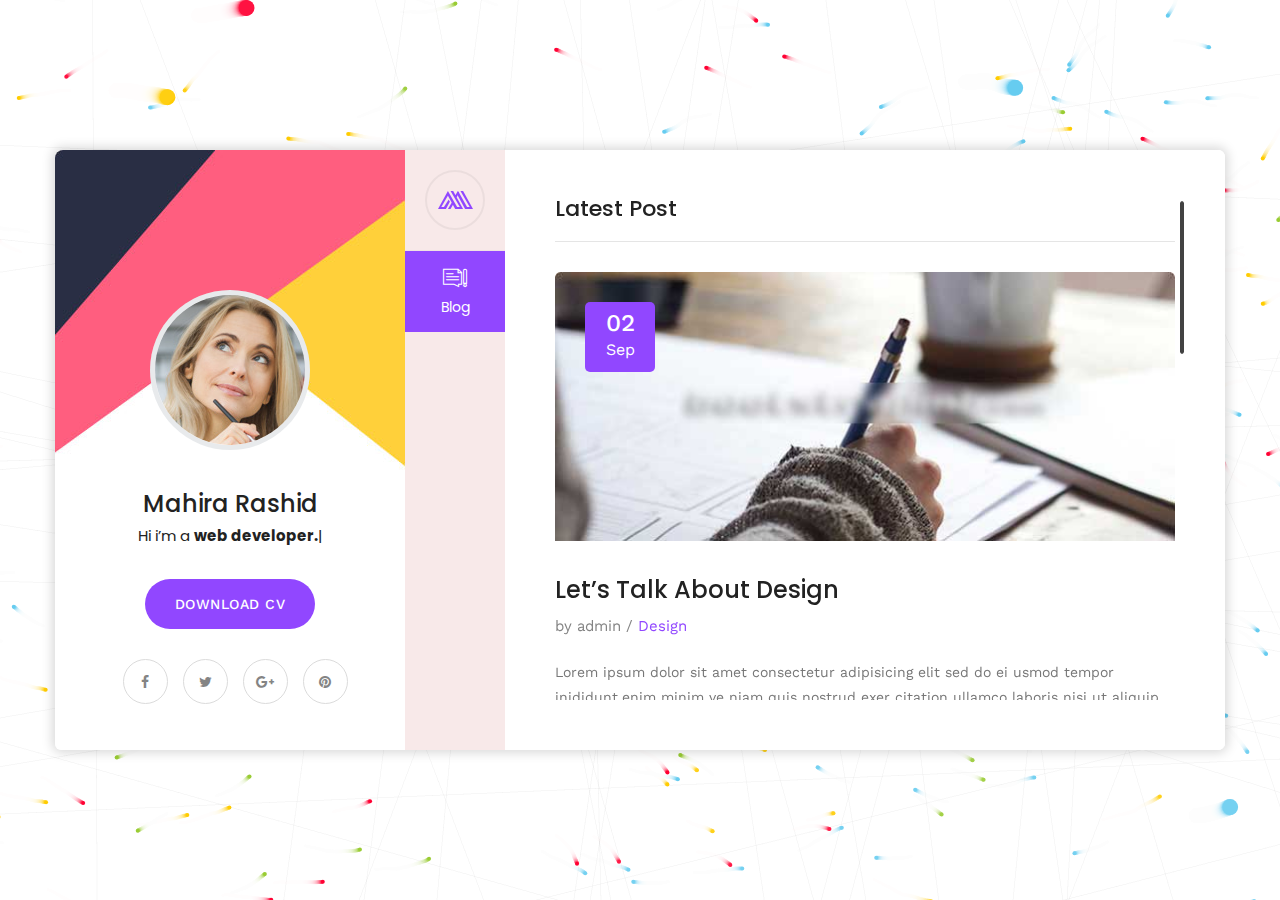
==== blog-single.html @ 538ec653 "Add files via upload" ====
﻿<!DOCTYPE html>
<html lang="en">
<head>
<meta charset="utf-8">
<title>Mahira | VCard | CV HTML Template</title>
<!-- Stylesheets -->
<link href="css/bootstrap.css" rel="stylesheet">
<link href="css/style.css" rel="stylesheet">
<link href="css/responsive.css" rel="stylesheet">

<!--Favicon-->
<link rel="shortcut icon" href="images/favicon.png" type="image/x-icon">
<link rel="icon" href="images/favicon.png" type="image/x-icon">
<!-- Responsive -->
<meta http-equiv="X-UA-Compatible" content="IE=edge">
<meta name="viewport" content="width=device-width, initial-scale=1.0, maximum-scale=1.0, user-scalable=0">
<!--[if lt IE 9]><script src="js/html5shiv.js"></script><![endif]-->
<!--[if lt IE 9]><script src="js/respond.js"></script><![endif]-->
</head>

<body>

<div class="page-wrapper default-version">
 	
    <!-- Preloader -->
    <div class="preloader"></div>

    <div class="page-background">
        <div class="image-1"><img src="images/icons/shape/icon-1.png" class="now-in-view" alt=""></div>
        <div class="image-7"><img src="images/icons/shape/icon-7.png" class="now-in-view" alt=""></div>
        <canvas id="canvas"></canvas>
    </div>

    <!-- Mobile menu -->
    <div class="mobile-menu">
        <div class="container">
            <!--Nav Outer-->
            <div class="nav-outer clearfix">
                <div class="logo"><a href="index.html"><img src="images/logo.png" alt=""></a></div>
                <!-- Main Menu -->
                <nav class="main-menu">
                    <div class="navbar-header">
                        <!-- Toggle Button -->      
                        <button type="button" class="navbar-toggle" data-toggle="collapse" data-target=".navbar-collapse">
                            <span class="icon-bar"></span>
                            <span class="icon-bar"></span>
                            <span class="icon-bar"></span>
                        </button>
                    </div>
                    
                    <div class="navbar-collapse collapse scroll-nav clearfix">
                        <ul class="navigation clearfix">
                            
                            <li class="current"><a href="#home">Home</a></li>
                            <li><a href="#about">About</a></li>
                            <li><a href="#resume">Resume</a></li>
                            <li><a href="#services">Services</a></li>
                            <li><a href="#work">Works</a></li>
                            <li><a href="#blog">Blog</a></li>
                            <li><a href="#contact">Contact</a></li>

                         </ul>
                    </div>
                </nav>
                <!-- Main Menu End-->                        
            </div>
            <!--Nav Outer End-->            
        </div>
    </div>
 	
    <div class="card-outer">
        <div class="scroll-box">
            <div class="container" data-animation-in="fadeInLeft" data-animation-out="fadeOutLeft">
                <div class="card-wrapper">
                    <div class="author-info" style="background-image:url(images/background/3.jpg)">
                        <div class="image"><img src="images/resource/user.png" alt=""></div>
                        <div class="author">
                            <h3>Mahira Rashid</h3>
                            <div class="designation">
                                Hi i’m
                                <div class="typing-title">
                                    <p>a <strong>web developer.</strong></p>
                                    <p>a <strong>web Designer.</strong></p>
                                    <p>a <strong>photographer.</strong></p>
                                </div>
                                <span class="typed-title"></span>
                            </div>
                        </div>
                        <div class="link-btn">
                            <a href="#" class="theme-btn btn-style-one">Download CV</a>
                        </div>
                        <ul class="social-icon-two">
                            <li><a href="#"><span class="fa fa-facebook"></span></a></li>
                            <li><a href="#"><span class="fa fa-twitter"></span></a></li>
                            <li><a href="#"><span class="fa fa-google-plus"></span></a></li>
                            <li><a href="#"><span class="fa fa-pinterest"></span></a></li>
                        </ul>
                    </div>
                    <div class="card-inner-box offsetleft">
                        <header class="header">
                            <ul class="main-menu">
                                <li class="home"><a class="logo" href="index.html"><img src="images/logo.png" alt=""></a></li>
                                <li class="active"><a href="#blog"><i class="flaticon-blog"></i>Blog</a></li>
                            </ul>
                        </header>

                        <!-- card item -->
                        <div class="card-blog single-post card-item active" id="blog" style="background-image:url(images/background/2.jpg)">
                            <div class="card-inner">
                                <h4 class="title">Latest Post</h4>
                                <div class="news-block">
                                    <div class="inner-box">
                                        <div class="image">
                                            <img src="images/resource/blog-1.jpg" alt="">
                                        </div>
                                        <div class="date"><strong>02</strong> <br>Sep</div>
                                        <div class="lower-content">
                                            <h4>Let’s Talk About Design</h4>
                                            <div class="post-meta">by admin  /  <span>Design</span></div>
                                            <div class="text">
                                                <p>Lorem ipsum dolor sit amet consectetur adipisicing elit sed do ei usmod tempor inididunt.enim minim ve niam quis nostrud exer citation ullamco laboris nisi ut aliquip ex commodo conse inquat duis aute irure dolor.cepteur sint occaecat cupidatat non proident sunt culpa qui officia deserunt.</p>
                                                <p>Enim ipsam voluptatem quia voluptas sit aspernatur aut odit aut fugit sed quia consequuntur. magni dolores eos ratione voluptatem sequinesc. neque porro quisquam est qui dolorem ipsum quia dolor sit amet consectetur.</p>
                                            </div>
                                        </div>
                                    </div>
                                </div>
                                <!-- share box -->
                                <ul class="share-box">
                                    <li><strong>Tags:</strong></li>
                                    <li><a href="#">Idea,</a></li>
                                    <li><a href="#">Service,</a></li>
                                    <li><a href="#">Growth</a></li>
                                </ul>
                                <!-- Comments Area -->
                                <div class="comments-area">
                                    <div class="group-title"><h2>02 Comments</h2></div>
                                    
                                    <!--Comment Box-->
                                    <div class="comment-box">
                                        <div class="comment">
                                            <div class="author-thumb"><img src="images/resource/author-2.jpg" alt=""></div>
                                            <div class="comment-inner">
                                                <div class="comment-info clearfix"><strong>Neil Roberts</strong><div class="comment-time">26 Nov,2018 At 8:30am</div></div>
                                                <div class="text">Bring to the table win-win survival strategies to ensure proactive domination. At the end of the day, going forward</div>
                                                <a class="comment-reply" href="#"><span class="icon fa fa-mail-reply"></span> Reply</a>
                                            </div>
                                        </div>
                                    </div>
                                    
                                    <!--Comment Box-->
                                    <div class="comment-box">
                                        <div class="comment">
                                            <div class="author-thumb"><img src="images/resource/author-3.jpg" alt=""></div>
                                            <div class="comment-inner">
                                                <div class="comment-info clearfix"><strong>Edward Chapman</strong><div class="comment-time">26 Nov,2018 At 8:30am</div></div>
                                                <div class="text">Bring to the table win-win survival strategies to ensure proactive domination. At the end of the day, going forward</div>
                                                <a class="comment-reply" href="#"><span class="icon fa fa-mail-reply"></span> Reply</a>
                                            </div>
                                        </div>
                                    </div>
                                    
                                </div>
                                <!-- Contact Form -->
                                <div class="contact-form">
                                    <!--Comment Form-->
                                    <form method="post" action="sendemail.php" id="contact-form">
                                        <div class="row clearfix">
                                            
                                            <div class="col-md-6 form-group">
                                                <input type="text" name="username" placeholder="Name" required>
                                            </div>
                                            
                                            <div class="col-md-6 form-group">
                                                <input type="email" name="email" placeholder="Email" required>
                                            </div>

                                            <div class="col-lg-12 col-md-12 form-group">
                                                <textarea name="message" placeholder="Message"></textarea>
                                            </div>
                                            
                                            <div class="col-lg-12 col-md-12 form-group">
                                                <button class="theme-btn btn-style-two" type="submit" name="submit-form">Submit Now </button>
                                            </div>
                                            
                                        </div>
                                    </form>
                                        
                                </div>
                                <!--End Contact Form -->
                            </div>
                        </div>
                        <!-- end item -->

                    </div>
                </div>
                    
            </div>
        </div>
            
    </div>

</div>
<!--End pagewrapper-->


<script src="js/jquery.js"></script> 

<script src="js/bootstrap.min.js"></script>
<script src="js/jquery.mCustomScrollbar.concat.min.js"></script>
<script src="js/owl.js"></script>
<script src="js/wow.js"></script>
<script src="js/appear.js"></script>
<script src="js/jquery.fancybox.js"></script>
<script src="js/element-in-view.js"></script>
<script src="js/knob.js"></script>
<script src="js/validate.js"></script>
<script src="js/mousemoveparallax.js"></script>
<script src="js/pagenav.js"></script>
<script src="js/jquery-type.js"></script>
<script src="js/particle-alone.js"></script>
<script src="js/jquery.nicescroll.min.js"></script>
<script src="js/script.js"></script>

<!--Google Map APi Key-->
<script src="http://ditu.google.cn/maps/api/js?key=AIzaSyATY4Rxc8jNvDpsK8ZetC7JyN4PFVYGCGM"></script>
<script src="js/gmaps.js"></script>
<script src="js/map-script.js"></script>
<!--End Google Map APi-->

</body>
</html>
---- css/style.css ----
/* Mahira HTML Template*/

/************ TABLE OF CONTENTS ***************
1. Fonts
2. Reset
3. Global
4. Header
5. About
6. Resume
7. Services
8. Works
9. Blog
10. Contact
**********************************************/

/*** 

====================================================================
	Fonts
====================================================================

 ***/

@import url('https://fonts.googleapis.com/css?family=Poppins:400,500,600,700,800|Work+Sans:400,500,700');

/*font-family: 'Poppins', sans-serif;
font-family: 'Work Sans', sans-serif;*/

@import url('font-awesome.css');
@import url('flaticon.css');
@import url('animate.css');
@import url('owl.css');
@import url('jquery-ui.css');
@import url('jquery.fancybox.min.css');
@import url('jquery.mCustomScrollbar.min.css');
@import url('custom-animate.css');
@import url('multi-scroll.css');

/*** 

====================================================================
	Reset
====================================================================

 ***/

* {
	margin:0px;
	padding:0px;
	border:none;
	outline:none;
}

/*** 

====================================================================
	Global Settings
====================================================================

 ***/

body {
	font-size:15px;
	color:#777777;
	line-height:1.7em;
	font-weight:400;
	background:#ffffff;
	-webkit-font-smoothing: antialiased;
	-moz-font-smoothing: antialiased;
	font-family: 'Work Sans', sans-serif;
}

a{
	text-decoration:none;
	cursor:pointer;
	color:#fc6183;
}

a:hover,a:focus,a:visited{
	text-decoration:none;
	outline:none;
}

h1,h2,h3,h4,h5,h6 {
	position:relative;
	font-weight:normal;
	background:none;
	margin:0px;
	line-height:1.6em;
	font-family: 'Poppins', sans-serif;
}

textarea{
	overflow:hidden;
}

p{
	font-size: 14px;
	position:relative;
	line-height:1.8em;	
	margin-bottom: 0;
	color: #777777;
}

::-webkit-input-placeholder{color: inherit;}
::-moz-input-placeholder{color: inherit;}
::-ms-input-placeholder{color: inherit;}

.auto-container{
	position:static;
	max-width:1200px;
	padding:0px 15px;
	margin:0 auto;
}

.medium-container{
	max-width:850px;
}

.page-wrapper{
	position:relative;
	margin:0 auto;
	width:100%;
	min-width:300px;
	background-position: center;
	background-repeat: repeat;
}

.page-wrapper.bg-lines{
	background-image: url(../images/icons/line.png);
}


ul,li{
	list-style:none;
	padding:0px;
	margin:0px;	
}

.centered{
	text-align:center;	
}

.theme-btn{
	display:inline-block;
	letter-spacing: .5px;
	transition:all 0.3s ease;
	-moz-transition:all 0.3s ease;
	-webkit-transition:all 0.3s ease;
	-ms-transition:all 0.3s ease;
	-o-transition:all 0.3s ease;
}

/*Btn Style One*/
.btn-style-one{
	position:relative;
	font-size:14px;
	line-height:22px;
	text-align: center;
	padding:14px 30px;
	color:#ffffff;
	font-weight:500;
	text-transform: uppercase;
	letter-spacing:.5px;
	-webkit-border-radius: 40px;
	-moz-border-radius: 40px;
	-ms-border-radius: 40px;
	-o-border-radius: 40px;
	border-radius: 40px;
	background: #9147ff;
}

.btn-style-one:hover{
	color: #fff;
	background: #222;
}

/*Btn Style two*/
.btn-style-two{
	position:relative;
	font-size:14px;
	line-height:22px;
	text-align: center;
	padding: 13px 30px;
	color:#222;
	font-weight:500;
	text-transform: uppercase;
	letter-spacing:.5px;
	-webkit-border-radius: 40px;
	-moz-border-radius: 40px;
	-ms-border-radius: 40px;
	-o-border-radius: 40px;
	border-radius: 40px;
	background: transparent;
	border: 1px solid #d9d9d9;
}

.btn-style-two:hover{
	color: #ffffff;
	background: #9147ff;
	border-color: #9147ff;
}


/*Social Icon One*/

.social-icon-one{
	position:relative;
}

.social-icon-one li{
	position:relative;
	margin-left:10px;
	display:inline-block;
}

.social-icon-one li a{
	font-size:14px;
	color:#111111;
}

.social-icon-one li a:hover{
	color:#1d1d1d;
}

/*Social Icon two*/

.social-icon-two{
	position:relative;
}

.social-icon-two li{
	position:relative;
	margin-left:10px;
	display:inline-block;
}

.social-icon-two li a{
	font-size:14px;
	color: #848484;
	height:  45px;
	width:  45px;
	text-align:  center;
	line-height:  45px;
	border: 1px solid #dbdbdb;
	display:  inline-block;
	border-radius: 50%;
	transition: .5s ease;
}

.social-icon-two li a:hover{
	color:#fff;
	background-color: #9147ff;
}

.theme_color{
	color:#fc6183;	
}

.preloader{
	position:fixed;
	left:0px;
	top:0px;
	width:100%;
	height:100%;
	z-index:999999;
	background-color:#ffffff;
	background-position:center center;
	background-repeat:no-repeat;
	background-image:url(../images/icons/preloader.svg);
}

img{
	display:inline-block;
	max-width:100%;
	height:auto;	
}

/* page background */
.page-background {
	position: fixed;
    overflow: hidden;
    top: 0;
    left: 0;
    width: 100%;
    height: 100%;
	background-image: -moz-linear-gradient( 110deg, rgb(145,71,255) 0%, rgb(121,39,245) 100%);
    background-image: -webkit-linear-gradient( 110deg, rgb(145,71,255) 0%, rgb(121,39,245) 100%);
    background-image: -ms-linear-gradient( 110deg, rgb(145,71,255) 0%, rgb(121,39,245) 100%);
}

.page-background .image-1 {
	position: absolute;
	left: 0;
	top: 0;
}

.page-background .image-7 {
	position: absolute;
	right: 0;
	bottom: 0px;
}

/* parallax container */

.parallax-container {
    position: absolute;
    left: 0;
    top: 0;
    width: 100%;
    height: 100%;
}

.parallax-container .image-2 {
	position: absolute;
	left: 120px;
	top: 50%;
}

.parallax-container .image-3 {
	position: absolute;
	left: 50%;
	top: 90px;
}

.parallax-container .image-4 {
	position: absolute;
	right: 30%;
	top: 5px;
}

.parallax-container .image-5 {
	position: absolute;
	right: 150px;
	bottom: 50%;
}

.parallax-container .image-6 {
	position: absolute;
	left: 30%;
	bottom: 50px;
}


.card-outer {
    position: fixed;
    display: flex;
    flex-direction: row;
    flex-wrap: wrap;
    justify-content:  center;
    align-items:  center;
    height:  100%;
    width:  100%;
    top:  0;
    left:  0;
}

.card-outer .container {
	position: relative;
}


/*** 

====================================================================
	Header
====================================================================

 ***/

.header {
	position: absolute;
	left: 0;
	top: 0;
	bottom: 0;
	background-color: #f8e9e9;
	border-radius: 5px;
	transition: .5s ease;
	z-index: 99;
	overflow: hidden;
}

.card-outer .card-inner-box.offsetleft .header {
	border-radius: 0px;
}

.header ul {
	text-align: center;
}

.header ul li {
	position: relative;
	min-width: 100px;
	border-bottom: 1px solid #f0e2e2;
}

.header ul li:last-child {
	border-bottom: 0px;
}

.header ul li a.logo {
    border: 2px solid #ebdddd;
    border-radius: 50%;
    height: 60px;
    width: 60px;
    padding: 0 0;
    line-height: 54px;
    margin: 20px auto;
}

.header ul li.active a.logo {
	background-color: transparent;
}

.header ul li a {
	position: relative;
	color: #212121;
	padding: 15px 21px 12px;

	display:  block;
	font-size:  14px;
	font-family:  'Poppins', sans-serif;
	background: #f8e9e9;
	z-index: 99;
}

.header ul li:before {
	position: absolute;
	content: '';
	background-color: #9147ff;
	height: 50px;
	width: 50px;
	right: 10px;
	top: 15px;
	transform: rotate(45deg);
	transition:  .5s ease;
}

.header ul li.active:before {
	right: 0;
	z-index: 99;
}

.header ul li.home:before {
	display: none;
}

.header ul li a i {
	display:  block;
	color: #838383;
	font-size: 24px;
	margin-bottom: 3px;
}

.header ul li.active a {
    background: #9147ff;
    color: #fff;
}

.header ul li.active a i {
    color: #fff;
}

/* Mobile menu */

.mobile-menu {
    background: #fff;
    position: fixed;
    top: 0;
    left: 0;
    width: 100%;
    z-index: 9999;
    display: none;
    box-shadow: 0 0 40px rgba(0, 0, 0, 0.1);
}

.mobile-menu .nav-outer {
	position: relative;
}

.mobile-menu .logo {
    position: absolute;
    left: 0;
    top: 0;
    z-index: 99;
    border-right: 1px solid #ececec;
    padding: 13px 0;
    padding-right: 24px;
}

/*** 

====================================================================
	Card item
====================================================================

 ***/

.card-outer .card-wrapper {
	background-color: #fff;
	border-radius: 7px;
	overflow: hidden;
}

.card-outer .card-inner-box {
	position: relative;
	min-height: 600px;
	background-image: -moz-linear-gradient( 110deg, rgb(145,71,255) 0%, rgb(121,39,245) 100%);
	background-image: -webkit-linear-gradient( 110deg, rgb(145,71,255) 0%, rgb(121,39,245) 100%);
	background-image: -ms-linear-gradient( 110deg, rgb(145,71,255) 0%, rgb(121,39,245) 100%);
	transition: 1s ease;
}

.card-outer .card-inner-box.offsetleft {
	transition: .5s ease;
	transform: translate(350px);
}

.card-item {
    position: absolute;
    border-radius: 6px;
    border-top-left-radius: 0px;
    border-bottom-left-radius: 0px;
    top: 0;
    left: 100px;
    right: 0;
    bottom: 0;
    opacity: 0;
    visibility: hidden;
    z-index: 8;
    max-width: 720px;
}

.card-inner-box.active .card-item {
	border-top-left-radius: 0px;
	border-bottom-left-radius: 0px;
    background-repeat: no-repeat;
    background-position: right center;
}

.card-item .card-inner {
	height: 100%;
	transition: .5s ease;
}

.card-inner-box .card-home {
	text-align: center;
	left: 120px;
	background-position: center;
	background-repeat: no-repeat;
	background-size: cover;
	border-radius: 6px;
	max-width: 1050px;
	padding-top: 80px;
}

.card-item.active {
	opacity: 1;
	visibility: visible;
	z-index: 10;
	transition: visibility 1s linear, opacity 0.5s linear;
}

.card-item.hide-item {
	opacity: 0;
	visibility: hidden;
	z-index: 9;
}

.card-home .image {
	width: 160px;
	height: 160px;
	margin: 0 auto;
	margin-bottom: 25px;
	background: #fff;
	border-radius: 50%;
}

.card-home .image img {
	border: 5px solid rgba(31, 53, 67, 0.10);
	border-radius: 50%;
}

.card-home .author h3 {
	font-weight: 500;
	color: #222;
}

.card-home .author .designation {
	font-family: 'Poppins', sans-serif;
	font-size: 15px;
	margin-bottom: 25px;
	color: #222;
}

.card-home .text {
	font-size: 18px;
	max-width: 600px;
	margin: 0 auto;
	margin-bottom: 25px;
	color: #222;
}

.card-home .link-btn {
	margin-bottom: 20px;
}

.card-home .theme-btn {
	margin: 7px 10px;
	min-width: 180px;
}

/* author info */
.author-info {
	position: absolute;
	left: 0px;
	top: 0;
	bottom: 0;
	text-align: center;
	padding: 50px 15px;
	padding-top: 140px;
	min-width: 350px;
	border-bottom-left-radius: 6px;
	border-top-left-radius: 8px;
	background-repeat: no-repeat;
	background-position: center;
}

.author-info .image {
	width: 160px;
	height: 160px;
	border-radius: 50%;
	margin: 0 auto;
	margin-bottom: 35px;
	background: #fff;
}

.author-info .image img {
	border: 5px solid rgba(31, 53, 67, 0.10);
	border-radius: 50%;
}

.author-info .author h3 {
	font-weight: 500;
	color: #222;
}

.author-info .author .designation {
	font-family: 'Poppins', sans-serif;
	font-size: 15px;
	margin-bottom: 30px;
	color: #222;
}

.author-info .text {
	font-size: 18px;
	max-width: 600px;
	margin: 0 auto;
	margin-bottom: 30px;
	color: #222;
}

.author-info .link-btn {
	margin-bottom: 30px;
}

.author-info .theme-btn {
	margin: 0 10px;
}

/*** 

====================================================================
	About Us	
====================================================================

***/

.card-about {
	padding: 50px 50px;
}

.card-about .title {
	font-size: 22px;
	font-weight: 500;
	color: #222;
	margin-bottom: 20px;
}

.card-about .text {
	position: relative;
	margin-bottom: 20px;
}

.card-about .info-list {
	margin-bottom: 28px;
	padding-bottom: 20px;
	border-bottom: 1px solid #e5e5e5;
}

.card-about .list-style-one {
	position: relative;
}

.card-about .list-style-one li {
	position: relative;
	color: #848484;
	margin-bottom: 10px;
}

.card-about .list-style-one li strong {
	color: #222;
}

.skill-section .row{
	margin: 0 -60px;
}

.skill-section .skill-block{
	padding: 0 60px;
}

.skill-block{
	position: relative;
	margin-bottom: 30px;
	text-align:  left;
}

.skill-block .inner-box{
	position: relative;
	display:  inline-block;
}

.skill-block .graph-outer{
	position: relative;
	left: 0;
	top: 0;
	text-align: center;
	display: inline-block;
}

.skill-block .graph-outer .count-box{
    position: absolute;
    left: 0;
    top: 50%;
    width: 100%;
    font-size: 20px;
    color: #222222;
    font-weight: 300;
    line-height: 40px;
    margin-top: -20px;
}

.skill-block h3{
	position: relative;
	font-size: 15px;
	line-height: 1.2em;
	color: #222222;
	font-weight: 400;
	text-align:  center;
	font-family:  'Work Sans', sans-serif;
	margin-top: 5px;
}

.skill-block .sub-title{
	display: block;
	font-size: 12px;
	line-height: 18px;
	color: #00aeef;
	font-weight: 400;
	margin-top: 3px;
}

.skill-block .text{
	position: relative;	
	font-size: 18px;
	line-height: 28px;
	color: #555555;
	font-weight: 300;
	margin-top: 15px;
}


/*** 

====================================================================
	Resume Section
====================================================================

***/

.card-resume{
	padding: 50px 50px;
}

.card-resume .title {
    font-size: 22px;
    font-weight: 500;
    color: #222;
    margin-bottom: 15px;
    padding-bottom: 10px;
    border-bottom: 1px solid #e5e5e5;
    margin-top: -9px;
}

.card-resume .timeline-column{
	position:relative;
	margin-bottom: 40px;
}

.card-resume .timeline-column .inner{
	position:relative;
	padding-left: 13px;
	padding-bottom:2px;
}

.card-resume .timeline-column .inner:before{
	content:'';
	position:absolute;
	left: 12px;
	top: 60px;
	border-left:1px solid #d0d0d0;
	bottom: 0;
}

.card-resume .timeline-column .col-header{
	position:relative;
	padding-left: 22px;
	margin-bottom: 5px;
}

.card-resume .timeline-column .col-header h2{
	position:relative;
	font-size: 18px;
	color: #222;
	font-weight: 500;
	text-transform:capitalize;
	line-height:42px;
}

.dark-layout .card-resume .timeline-column .col-header h2{
	color:#ffffff;
}

.card-resume .timeline-column .col-header .icon-box{
	position:absolute;
	left: -26px;
	top: -4px;
}

.card-resume .timeline-column .col-header .icon-box .icon-inner{
	position:relative;
	width:52px;
	height:52px;	
}

.dark-layout .card-resume .timeline-column .col-header .icon-box .icon{
	color:#1e1e1e;	
}


.card-resume .timeline-column .col-header .icon-box .icon{
	position:relative;
	display:block;
	width:52px;
	height:52px;
	text-align:center;
	color:#9147ff;
	font-size:24px;
	line-height:52px;
	z-index:1;
}

.card-resume .timeline-column .timeline-block{
	position:relative;
	margin-bottom: 28px;
}

.card-resume .timeline-column .timeline-block:last-child{
	margin-bottom:0px;	
}

.card-resume .timeline-column .timeline-block .inner-box{
	position:relative;
	padding-left:30px;
}

.card-resume .timeline-column .timeline-block .date{
	position:relative;
	display:inline-block;
	margin-bottom: 9px;
	line-height:24px;
	font-size:14px;
	color:#222;
	font-weight:400;
	font-family: 'Poppins', sans-serif;
}

.card-resume .timeline-column .timeline-block .date span {
	color: #9147ff;
}

.card-resume .timeline-column .timeline-block h4{
	position: relative;
	font-size:16px;
	color:#333333;
	font-weight: 500;
	margin-bottom: 5px;
}

.card-resume .timeline-column .timeline-block h4:before{
	content:'';
	position:absolute;
	left: -37px;
	top:4px;
	width: 13px;
	height: 13px;
	border: 2px solid #9147ff;
	border-radius:50%;
	background:  #fff;
}

.card-resume .timeline-column .timeline-block .text{
	font-size:14px;
}

/*** 

====================================================================
	Services Section
====================================================================

***/

.card-services{
	padding: 50px 50px;
}

.card-services .title {
    font-size: 22px;
    font-weight: 500;
    color: #222;
    margin-bottom: 15px;
    padding-bottom: 20px;
    border-bottom: 1px solid #e5e5e5;
    margin-top: -9px;
}

.services-block {
	position: relative;
}

.services-block .inner-box {
	position: relative;
	padding-left: 95px;
	margin-top: 40px;
	min-height: 100px;
}

.services-block .icon-box {
	position: absolute;
	left: 0;
	top: 0;
	color: #9147ff;
	height: 75px;
	width: 75px;
	text-align: center;
	line-height: 73px;
	border: 1px solid #e5e5e5;
	font-size: 34px;
	border-radius: 50%;
	transition: .5s ease;
}

.services-block .icon-box span {
	position: relative;
}

.services-block:hover .icon-box {
	border-color: #9147ff;
	color: #fff;
}

.services-block .icon-box:before {
	position: absolute;
	content: '';
	background-color: #9147ff;
	left: 0;
	top: 0;
	bottom: 0;
	right: 0;
	border-radius: 50%;
	transform: scale(0);
	transition: .5s ease;
}

.services-block:hover .icon-box:before {
	transform: scale(1);
}

.services-block h4 {
	position: relative;
	font-size: 18px;
	margin-bottom: 10px;
}

.services-block h4 a {
	color: #222;
}

.services-block .text {
	margin-bottom: 10px;
}


/*** 

====================================================================
	Projects Section
====================================================================

***/

.card-projects {
	padding: 50px 50px;
}

.card-projects .title {
    font-size: 22px;
    font-weight: 500;
    color: #222;
    margin-bottom: 30px;
    padding-bottom: 15px;
    border-bottom: 1px solid #e5e5e5;
    margin-top: -9px;
}

.projects-block {
    position: relative;
    margin-bottom: 30px;
}

.projects-block .inner-box {
    position: relative;
}

.projects-block .image img {
    width: 100%;
    transition: .5s ease;
}

.projects-block:hover .image img {
	transform: scale(1.15);
}

.projects-block .image::before {
    background: rgba(145, 71, 255, 0.90);
    bottom: 0px;
    content: "";
    left: 0px;
    opacity: 0;
    position: absolute;
    right: 0px;
    top: 0px;
    z-index: 9;
    transition: all 0.4s ease-in-out 0s;
}

.projects-block:hover .image::before {
    opacity: 1;
}

.projects-block .image {
    position: relative;
    border-radius:  5px;
    overflow:  hidden;
}

.projects-block .overlay a {
    background: rgba(255, 255, 255, 1) none repeat scroll 0 0;
    border-radius: 50%;
    color: #9147ff;
    font-size: 20px;
    height: 60px;
    line-height: 60px;
    opacity: 0;
    position: absolute;
    text-align: center;
    transform: translateX(-50%) translateY(-50%) scale(0.6);
    transition: all 0.4s ease 0s;
    width: 60px;
}

.projects-block .overlay a:hover {
    background: rgba(255, 255, 255, .8) none repeat scroll 0 0;
    color: #000;
}

.projects-block:hover .overlay a {
    opacity: 1;
    transform: translateX(-50%) translateY(-50%) scale(1);
}

.projects-block .overlay {
    left: 0;
    opacity: 0;
    position: absolute;
    right: 0;
    text-align: center;
    top: 50%;
    transform: translateY(-50%);
    transition: all 0.5s ease 0s;
    z-index: 10;
}

.projects-block:hover .overlay {
    opacity: 1;
}

.projects-block .caption-title {
    bottom: 20px;
    left: 20px;
    opacity: 0;
    position: absolute;
    transition: all 0.3s ease-in-out 0s;
    z-index: 12;
}

.projects-block:hover .caption-title {
    opacity: 1;
}

.projects-block .caption-title h3 {
    color: #fff;
    font-size: 20px;
    font-weight: 500;
    text-transform: capitalize;
    transform: translateY(15px);
    transition: all 0.4s ease-in-out 0s;
}

.projects-block .caption-title h3 a {
    color: #fff;
}

.projects-block:hover .caption-title h3,
.projects-block:hover .caption-title span {
    transform: translateX(0px);
}

.projects-block .caption-title span {
    color: #fff;
    display: inline-block;
    font-size: 15px;
    line-height: 16px;
    transform: translateY(15px);
    transition: all 0.4s ease-in-out 0s;
    text-transform: capitalize;
}

.projects-block .caption-title-two {
    padding-top: 15px;
    padding-left:  20px;
    padding-bottom:  20px;
    box-shadow: 0 0 20px 1px #0000001f;
}

.projects-block .caption-title-two h3 a {
    color: #222;
    font-size: 20px;
    font-weight: 500;
    text-transform: capitalize;
}

.projects-block .caption-title-two span {
    font-size: 15px;
    line-height: 16px;
    font-weight: 500;
    text-transform: capitalize;
}

/*** 

====================================================================
	Blog Section
====================================================================

***/

.card-blog {
	padding: 50px 50px;
}

.card-blog .title {
    font-size: 22px;
    font-weight: 500;
    color: #222;
    margin-bottom: 30px;
    padding-bottom: 15px;
    border-bottom: 1px solid #e5e5e5;
    margin-top: -9px;
}

.news-block {
	position: relative;
	margin-bottom: 26px;
}

.news-block .image {
	position: relative;
}

.news-block .image img {
	border-top-left-radius: 5px;
	border-top-right-radius: 5px;
	width: 100%;
}


.news-block .image:before {
    background: rgba(0, 0, 0, 0.75);
    content: "";
    opacity: 0;
    position: absolute;
    top: 0px;
    left: 0px;
    width: 100%;
    height: 0%;
    transition: all 0.4s ease-in-out 0s;
}

.single-post .news-block .image:before {
	display: none;
}

.news-block:hover .image::before {
    opacity: 1;
    height: 100%;
}


.news-block .overlay a {
    background: rgba(255, 255, 255, 1) none repeat scroll 0 0;
    border-radius: 50%;
    color: #9147ff;
    font-size: 20px;
    height: 60px;
    line-height: 60px;
    opacity: 0;
    position: absolute;
    text-align: center;
    transform: translateX(-50%) translateY(-50%) scale(0.6);
    transition: all 0.4s ease 0s;
    width: 60px;
}

.news-block .overlay a:hover {
    background: rgba(255, 255, 255, .8) none repeat scroll 0 0;
    color: #000;
}

.news-block:hover .overlay a {
    opacity: 1;
    transform: translateX(-50%) translateY(-50%) scale(1);
}

.news-block .overlay {
    left: 0;
    opacity: 0;
    position: absolute;
    right: 0;
    text-align: center;
    top: 50%;
    transform: translateY(-50%);
    transition: all 0.5s ease 0s;
    z-index: 10;
}

.news-block:hover .overlay {
    opacity: 1;
}

.news-block .date {
	position: absolute;
	left: 30px;
	top: 30px;
	height: 70px;
	width: 70px;
    line-height: 24px;
    padding: 9px 0;
	text-align: center;
	border-radius: 5px;
	background-color: #9147ff;
	font-size: 16px;
	color: #fff;
}

.news-block .date strong {
	font-size: 24px;
	font-weight: 500;
}

.news-block .lower-content {
	padding: 30px;
	border: 1px solid #e5e5e5;
	border-top: 0px;
	border-bottom-left-radius: 5px;
	border-bottom-right-radius: 5px;
}

.news-block .lower-content h4 {
	font-size: 18px;
	color: #222;
	margin-bottom: 5px;
	font-weight: 500;
}

.news-block .lower-content h4 a {
	color: #222;
}

.news-block .lower-content .post-meta {
	color: #848484;
}

.news-block .lower-content .post-meta span {
	color: #9147ff;
}

/* single post */

.single-post .news-block .lower-content {
	padding: 0px;
	padding-top: 30px;
	border: 0px;
}

.single-post .news-block .lower-content h4 {
	font-size: 24px;
}

.single-post .news-block .lower-content .post-meta {
	margin-bottom: 20px;
}

.single-post .news-block .lower-content p {
	margin-bottom: 30px;
}

.single-post .news-block .lower-content p:last-child {
	margin-bottom: 0px;
}

/* share box */
.share-box {
	position: relative;
}

.share-box li {
	display: inline-block;
	color: #222;
	font-size: 16px;
}

.share-box li a {
	color: #222;
}

.share-box li span {
	color: #9147ff;
}

/* Comments Area */

.single-post .comments-area{
	position:relative;
	margin-top: 30px;
	margin-bottom: 30px;
	padding-top: 30px;
	border-top:  1px solid #ebebeb;
}

.single-post .group-title{
	position:relative;
	margin-bottom:38px;
}

.single-post .group-title h2{
	position:relative;
	font-size:25px;
	color:#111111;
	font-weight:500;
	padding-bottom:0px;
}

.single-post .comments-area .comment-box{
	position:relative;
	padding:0px 0px 0px;
	margin-bottom:45px;
	-webkit-transition:all 300ms ease;
	-ms-transition:all 300ms ease;
	-o-transition:all 300ms ease;
	-moz-transition:all 300ms ease;
	transition:all 300ms ease;
}

.single-post .comments-area .comment-box.reply-comment{
	margin-left:100px;
}

.single-post .comments-area .comment-box:last-child .comment .comment-inner{
	margin-bottom:0px;
	padding-bottom:0px;
	border:0px;
}

.single-post .comments-area .comment-box:hover{
	border-color:#222222;	
}

.single-post .comments-area .comment{
	position:relative;
	font-size:14px;
	padding:0px 0px 40px 110px;
	border-bottom:1px solid #ebebeb;
}

.single-post .comments-area .comment .comment-inner{
	position:relative;
}

.single-post .comments-area .comment .comment-reply{
	position:relative;
	color:#111111;
	font-size:15px;
	font-weight:500;
	text-transform:capitalize;
	-webkit-transition:all 300ms ease;
	-ms-transition:all 300ms ease;
	-o-transition:all 300ms ease;
	-moz-transition:all 300ms ease;
	transition:all 300ms ease;
}

.single-post .comments-area .comment .comment-reply .icon{
	font-size:13px;
	margin-right:8px;
}

.single-post .comments-area .comment-box .author-thumb{
	position:absolute;
	left:0px;
	top:0px;
	width:86px;
	overflow:hidden;
	margin-bottom:20px;
}

.single-post .comments-area .comment-box .author-thumb img{
	display:block;
	border-radius:  50%;
}

.single-post .comments-area .comment-info{
	color:#3e5773;
	line-height:24px;
	font-size:13px;	
}

.single-post .comments-area .comment-box strong{
	font-size:20px;
	font-weight:500;
	color:#111111;
	line-height:16px;
	text-transform:capitalize;
}

.single-post .comments-area .comment-box .text{
	color:#777777;
	font-size:14px;
    margin-top:10px;
	margin-bottom:20px;
    line-height: 1.8em;
	font-weight:300;
	max-width:510px;
}

.single-post .comments-area .comment-info .comment-time{
	position:relative;
	font-size:13px;
	color:#777777;
	font-weight:300;
}

.single-post .comments-area .comment-box .theme-btn{
	padding:5px 30px;
	font-size:12px;
	border:1px  solid #fbca00;
	text-transform:uppercase;
	letter-spacing:1px;
}



/*** 

====================================================================
	Blog Section
====================================================================

***/

.card-contact {
	padding: 50px 50px;
}

.card-contact .title {
    font-size: 22px;
    font-weight: 500;
    color: #222;
    margin-bottom: 30px;
    padding-bottom: 15px;
    border-bottom: 1px solid #e5e5e5;
    margin-top: -9px;
}

.card-contact h4 {
	font-size: 18px;
	color: #222;
	margin-bottom: 24px;
}

/*List Style two*/

.list-style-two{
	position:relative;
}

.list-style-two li{
	position:relative;
	margin-bottom:35px;
	color: #222;
	font-size: 15px;
	font-weight:400;
	padding-left: 45px;
}

.list-style-two li .icon{
	position:absolute;
	left:0px;
	top: 7px;
	color: #9147ff;
	font-size:30px;
	line-height:1em;
}

.list-style-two li:last-child .icon{
	top:10px;
}

/*** 

====================================================================
	Map Style
====================================================================

***/

.home-google-map .google-map {
	width: 100%;
	height: 270px;
}

.home-google-map .gmnoprint {
	display: none;
}

/* google map two */

.map-section {
	position: relative;
	margin-bottom: 50px;
}

.map-data {
	text-align: center;
	font-size: 14px;
	font-weight: 400;
	line-height: 1.8em;
}

.map-data h6 {
	font-size: 16px;
	font-weight: 700;
	text-align: center;
	margin-bottom: 5px;
	color: #121212;
}

.map-canvas {
	height: 270px;
}

.gmnoprint {
	display: none;
}


/*** 

====================================================================
	Contact Section
====================================================================

***/

.contact-section {
	position: relative;
}

.contact-section .sec-title:before {
	display: none;
}

.contact-section .sec-title-two h2 {
	color: #222;
	font-size: 30px;
	font-weight: 700;
	margin-bottom: 15px;
}

.contact-section .sec-title-two .text {
	margin-bottom: 50px;
}

/* Contact Fom */

.contact-section .form-column {
	position: relative;
}

.contact-section .form-column .inner-column {
	position: relative;
	padding-left: 15px;
}

.contact-section .form-column h2 {
	position: relative;
	color: #222222;
	font-size: 22px;
	font-weight: 700;
	margin-bottom: 18px;
}

.contact-form {
	position: relative;
}

.contact-form .form-group {
	margin-bottom: 30px;
}

.contact-form .form-group:last-child {
	margin-bottom: 0px;
}

.contact-form .form-group input[type="text"],
.contact-form .form-group input[type="password"],
.contact-form .form-group input[type="tel"],
.contact-form .form-group input[type="email"],
.contact-form .form-group select {
	position: relative;
	display: block;
	width: 100%;
	line-height: 28px;
	padding: 10px 30px;
	color: #888888;
	border: 1px solid #e5e5e5;
	border-radius: 25px;
	height: 50px;
	font-size: 13px;
	background: #ffffff;
	-webkit-transition: all 300ms ease;
	-ms-transition: all 300ms ease;
	-o-transition: all 300ms ease;
	-moz-transition: all 300ms ease;
	transition: all 300ms ease;
}

.contact-form .form-group input[type="text"]:focus,
.contact-form .form-group input[type="password"]:focus,
.contact-form .form-group input[type="tel"]:focus,
.contact-form .form-group input[type="email"]:focus,
.contact-form .form-group select:focus,
.contact-form .form-group textarea:focus {
	border-color: #222222;
}

.contact-form .form-group textarea {
	position: relative;
	display: block;
	width: 100%;
	line-height: 24px;
	padding: 15px 30px;
	color: #888888;
	border: 1px solid #e5e5e5;
	height: 120px;
	background: #ffffff;
	resize: none;
	font-size: 13px;
	-webkit-transition: all 300ms ease;
	-ms-transition: all 300ms ease;
	-o-transition: all 300ms ease;
	-moz-transition: all 300ms ease;
	transition: all 300ms ease;
}

.contact-form button .fa {
	margin-left: 5px;
}

.contact-form input.error,
.contact-form select.error,
.contact-form textarea.error {
	border-color: #ff0000 !important;
}

.contact-form label.error {
	display: block;
	line-height: 24px;
	padding: 5px 0px 0px;
	margin: 0px;
	text-transform: uppercase;
	font-size: 12px;
	color: #ff0000;
	font-weight: 500;
}

/*Contact form style two */

.contact-form.style-two .row {
	margin: 0 -10px;
}

.contact-form.style-two .form-group {
	padding: 0 10px 0;
	margin-bottom: 20px;
}

.contact-form.style-two .form-group input[type="text"],
.contact-form.style-two .form-group input[type="password"],
.contact-form.style-two .form-group input[type="tel"],
.contact-form.style-two .form-group input[type="email"],
.contact-form.style-two .form-group select {
	border: 1px solid #fff;
	height: 58px;
}

.contact-form.style-two .form-group textarea {
	height: 250px;
	border: 1px solid #fff;
}

/*Contact form style three */

.contact-form.style-three .row {
	margin: 0 -10px;
}

.contact-form.style-three .form-group {
	padding: 0 10px 0;
	margin-bottom: 20px;
}

.contact-form.style-three .form-group input[type="text"],
.contact-form.style-three .form-group input[type="password"],
.contact-form.style-three .form-group input[type="tel"],
.contact-form.style-three .form-group input[type="email"],
.contact-form.style-three .form-group select {
	border: 1px solid rgba(255, 255, 255, 0.04);
	height: 58px;
	background: rgba(255, 255, 255, 0.15);
}

.contact-form.style-three .form-group textarea {
	height: 250px;
	border: 1px solid rgba(255, 255, 255, 0.04);
	background: rgba(255, 255, 255, 0.15);
}

.contact-form.style-three ::-webkit-input-placeholder {
	/* Chrome/Opera/Safari */
	color: #fff;
}

.contact-form.style-three ::-moz-placeholder {
	/* Firefox 19+ */
	color: #fff;
}

.contact-form.style-three :-ms-input-placeholder {
	/* IE 10+ */
	color: #fff;
}

.contact-form.style-three :-moz-placeholder {
	/* Firefox 18- */
	color: #fff;
}

.contact-form.style-three .form-group .theme-btn {
	background: #fff;
	border-color: #fff;
	color: #222;
}


/*** 

====================================================================
	Dark version
====================================================================

***/

.dark-version .card-about .title {
	color: #fff;
}


.dark-version .card-about .text {
    color: rgba(255, 255, 255, 0.60);
}

.dark-version .card-about .list-style-one li strong {
    color: #fff;
}

.dark-version .card-about .list-style-one li {
    color: rgba(255, 255, 255, 0.60);
}

.dark-version .skill-block .graph-outer .count-box {
    color: #fff;
}

.dark-version .skill-block h3 {
    color: rgba(255, 255, 255, 0.60);
}

.dark-version .card-resume .title {
    color: #fff;
}

.dark-version .card-resume .timeline-column .col-header h2 {
    color:  #fff;
}

.dark-version .card-resume .timeline-column .timeline-block h4 {
    color: #fff;
}

.dark-version .card-resume .timeline-column .timeline-block .text {
    color: rgba(255, 255, 255, 0.60);
}

.dark-version .card-resume .timeline-column .timeline-block .date {
    color:  #fff;
}

.dark-version .card-services .title {
    color: #fff;
}

.dark-version .services-block h4 a {
    color: #fff;
}

.dark-version .services-block .text {
    color: rgba(255, 255, 255, 0.6);
}

.dark-version .card-projects .title {
    color:  #fff;
}

.dark-version .card-blog .title {
    color:  #fff;
}

.dark-version .news-block .lower-content {
    background: #fff;
}

.dark-version .card-contact .title {
    color: #fff;
}

.dark-version .card-contact h4 {
    color: #fff;
}

.dark-version .list-style-two li {
    color: rgba(255, 255, 255, .8);
}

#bubble-canvas{
    width: 100%;
    height: 100%;
    position: absolute;
    left: 0;
    top: 0;
    z-index: -1;
}


/*======== Default Version =========*/

.default-version .page-background {
    background: #fff;
}

.default-version .card-outer .card-wrapper {
    box-shadow: 0 0 11px 3px rgba(0, 0, 0, 0.15);
}

.default-version .card-outer .card-inner-box {
    background: #fff;
}

.nicescroll-rails.nicescroll-rails-hr {
	display: none !important;
}

.nicescroll-rails.nicescroll-rails-vr {
    opacity: 1 !important;
    transform: translateX(10px);
}
---- css/responsive.css ----
@media only screen and (max-width: 1900px){

	.page-wrapper{
		overflow:hidden;
	}
}


@media only screen and (min-width: 1200px){
	.container {
		padding: 0px;
	}
}

@media only screen and (max-width: 1200px){

}

@media only screen and (max-width: 1199px) and (min-width: 768px){
	.author-info {
		left: 15px;
	}
}

@media only screen and (max-width: 1199px){
	.main-menu .navbar-collapse {
	   max-height:300px;
	   float:none;
	   width:100%;
	   padding:10px 0px 0px;
	   border:none;
	   margin:0px 0px 15px;
	   -ms-border-radius:3px;
	   -moz-border-radius:3px;
	   -webkit-border-radius:3px;
	   -o-border-radius:3px;
	   border-radius:3px;
	   box-shadow:none;
	}

	.main-menu .collapse.in,
	.main-menu .collapsing{
		padding:10px 0px 0px;
		border:none;
		margin:0px 0px 15px;
		-ms-border-radius:3px;
		-moz-border-radius:3px;
		-webkit-border-radius:3px;
		-o-border-radius:3px;
		border-radius:3px;
		box-shadow:none;	
		background: #333;
	}

	.main-menu .navbar-header{
		position:relative;
		float:none;
		display:block;
		width:100%;
		right:0px;
		padding: 10px 0;
		text-align: right;
	}
	
	.main-menu .navbar-header .navbar-toggle{
		display:inline-block;
		z-index:20;
		border:1px solid #9147ff;
		float:none;
		margin:0px 0px 0px 0px;
		border-radius:0px;
		background:#9147ff;
	}
	
	.main-menu .navbar-header .navbar-toggle .icon-bar{
		background:#ffffff;	
	}
	
	.main-menu .navbar-collapse > .navigation{
		margin:0px !important;
		width:100% !important;
		border-top:none;
		padding: 15px 0;
		background: #333;
	}
	
	.main-menu .navbar-collapse > .navigation > li{
		margin:0px !important;
		float:none !important;
		padding:0px !important;
		width:100%;
	}
	
	.main-menu .navigation > li > a,
	.main-menu .navigation > li > ul:before{
		border:none;	
	}
	
	.main-menu .navbar-collapse > .navigation > li > a{
		padding:10px 10px !important;
		border:none !important;
		font-size: 16px !important;
		font-weight: 500;
	}
	
	.main-menu .navigation li.dropdown > a:after,
	.main-menu .navigation > li.dropdown > a:before,
	.main-menu .navigation > li > ul > li > a::before,
	.main-menu .navigation > li > ul > li > ul > li > a::before{
		color:#ffffff !important;
		right:15px;
		font-size:16px;
		display:none !important;
	}
	
	.main-menu .navbar-collapse > .navigation > li > ul,
	.main-menu .navbar-collapse > .navigation > li > ul > li > ul{
		position:relative;
		border:none;
		float:none;
		visibility:visible;
		opacity:1;
		display:none;
		margin:0px;
		left:auto !important;
		right:auto !important;
		top:auto !important;
		padding:0px;
		outline:none;
		width:100%;
		background:#333333;
		-webkit-border-radius:0px;
		-ms-border-radius:0px;
		-o-border-radius:0px;
		-moz-border-radius:0px;
		border-radius:0px;
		transition:none !important;
		-webkit-transition:none !important;
		-ms-transition:none !important;
		-o-transition:none !important;
		-moz-transition:none !important;
	}
		
	.main-menu .navbar-collapse > .navigation > li > ul,
	.main-menu .navbar-collapse > .navigation > li > ul > li > ul{
		border-top:1px solid rgba(255,255,255,1) !important;	
	}
	
	.main-menu .navbar-collapse > .navigation > li,
	.main-menu .navbar-collapse > .navigation > li > ul > li,
	.main-menu .navbar-collapse > .navigation > li > ul > li > ul > li{
		border-bottom:none;
		opacity:1 !important;
		top:0px !important;
		left:0px !important;
		visibility:visible !important;
	}
	
	.main-menu .navbar-collapse > .navigation > li > ul > li:first-child,
	.main-menu .navbar-collapse > .navigation > li > ul > li > ul > li:first-child{
		border-top:none !important;	
	}
	
	.main-menu .navbar-collapse > .navigation > li:first-child{
		border:none;	
	}
	
	.main-menu .navbar-collapse > .navigation > li > a,
	.main-menu .navbar-collapse > .navigation > li > ul > li > a,
	.main-menu .navbar-collapse > .navigation > li > ul > li > ul > li > a{
		padding: 10px 25px !important;
		line-height:22px;
		color:#ffffff;
		background:#333333;
		text-align:left;
		display: block;
	}
	
	.main-menu .navbar-collapse > .navigation > li > a:hover,
	.main-menu .navbar-collapse > .navigation > li > a:active,
	.main-menu .navbar-collapse > .navigation > li > a:focus{
		background:#9147ff;
	}
	
	.main-menu .navbar-collapse > .navigation > li:hover > a,
	.main-menu .navbar-collapse > .navigation > li > ul > li:hover > a,
	.main-menu .navbar-collapse > .navigation > li > ul > li > ul > li:hover > a,
	.main-menu .navbar-collapse > .navigation > li.current > a,
	.main-menu .navbar-collapse > .navigation > li.current-menu-item > a{
		background:#333333;
		color:#9147ff !important;
	}
	
	.main-menu .navbar-collapse > .navigation li.dropdown .dropdown-btn,
	.header-style-two .nav-outer .btn-outer{
		display:block;
	}
	
	.main-menu .navbar-collapse > .navigation li.dropdown:after,
	.main-menu .navigation > li > ul:before,
	.main-slider .bordered-layer,
	.featured-block-two .inner-box .number,
	.testimonial-section .owl-nav,
	.main-slider .text br{
		display:none !important;	
	}
	
	.fixed-header .info-options,
	.testimonial-section .owl-carousel{
		padding:0px !important;
	}
	.navbar-collapse.collapse {
		display: none !important;
	}
	.navbar-collapse.collapse.in {
		display: block !important;
	}
	.navbar-collapse.collapse {
	    height: auto!important;
	    padding-bottom: 0;
	    overflow-y: scroll !important;
	    overflow-x: visible!important;
	}
	
	/**/
	.card-outer .card-wrapper {
	    background: transparent;
	}
	.default-version .card-outer .card-wrapper {
		box-shadow: none;
	}
	.parallax-container {
		display: none;
	}
	.card-outer {
		position: relative;
		display: block;
		padding-top: 15px;
	}
	.card-outer .card-inner-box.offsetleft {
		margin-left: 0px;
	}
	.author-info {
		position: relative;
		display: none;
	}
	.card-inner-box .card-item {
	    left:  0!important;
	    position: relative;
	    background-color: #fff;
	    padding-left: 0;
	    padding-right: 0;
	    max-width: 100%;
	}

	.header {
		display: none;
	    bottom:  inherit;
	    background: white;
	    top: 8px;
	}

	.header ul li a.logo {margin: 0;height:  inherit;width:  inherit;border-radius:  inherit;line-height: 61px;padding: 9.5px 0px;border:  0px;}

	.header ul li {
	    border-bottom: 0px;
	    display:  inline-block;
	    vertical-align:  middle;
	    margin-bottom: 5px;
	}

	.header ul li:before {
	    display: none;
	}

	.header ul li.active a.logo {
	    background-color: #f8e9e9;
	}
	.card-outer .card-inner-box {
		margin-top: 65px;
		background: transparent;
		
	}
	.card-outer .card-inner-box.offsetleft {
		transform: translate(0px);
	}
	.card-inner-box .card-item {
	    opacity: 1 !important;
	    visibility: visible !important;
	    z-index: 10;
	    animation-name: none;
	    border-top-left-radius: 6px !important;
	    border-bottom-left-radius: 6px !important;
	}
	.page-background #canvas {
		display: none;
	}
	.contact-form {
	    position: relative;
	}
	.mobile-menu {
		display: block;
	}
	.card-item .card-inner {
		overflow: visible !important;
	}

}

@media only screen and (max-width: 767px){

}

@media only screen and (max-width: 500px){
	.news-block .date {
		top: 0;
		left: 0;
	}
}
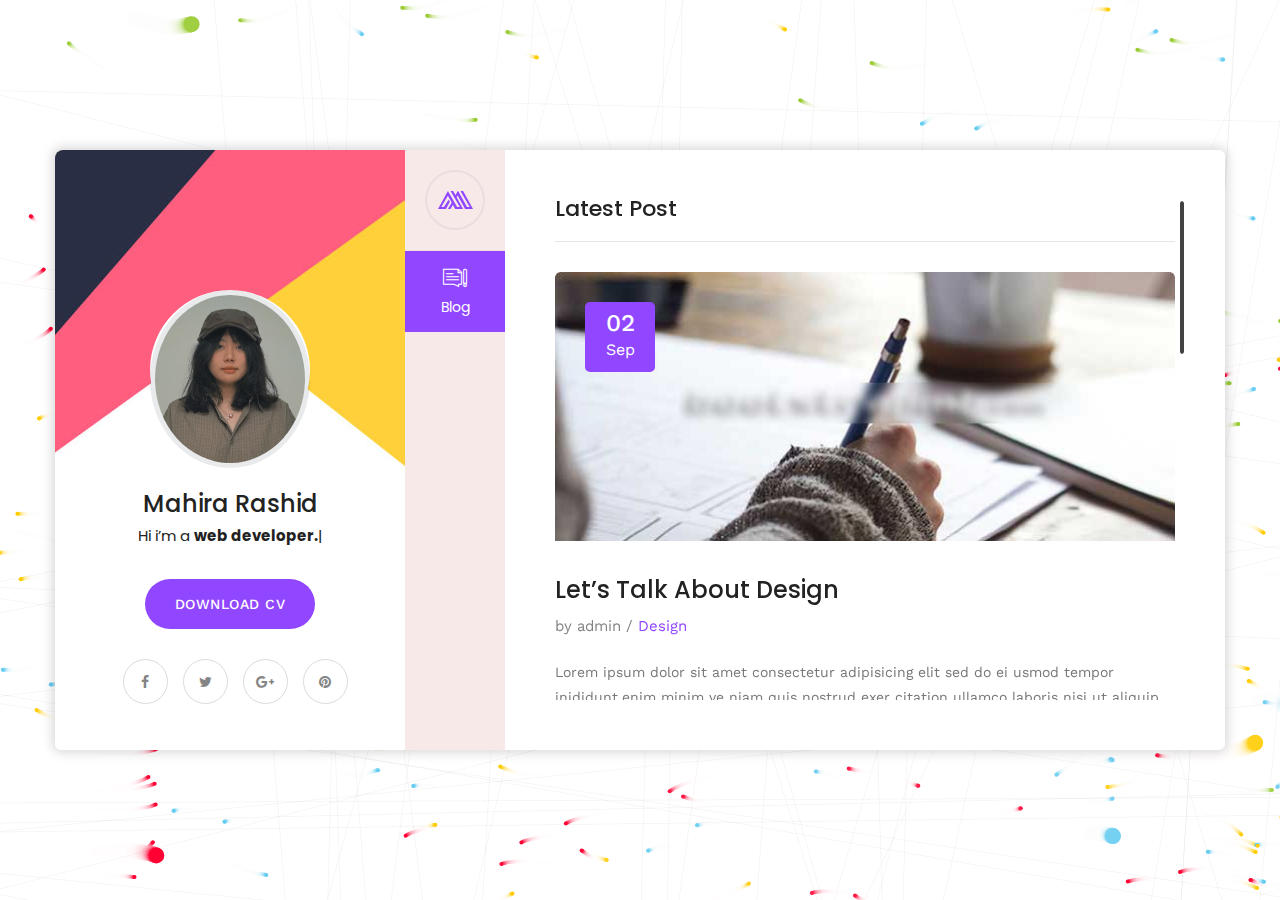
==== commit 37f2a9e7: "Add files via upload" ====
--- a/blog-single.html
+++ b/blog-single.html
@@ -54,7 +54,7 @@
                             <li class="current"><a href="#home">Home</a></li>
                             <li><a href="#about">About</a></li>
                             <li><a href="#resume">Resume</a></li>
-                            <li><a href="#services">Services</a></li>
+                            <li><a href="#skills">Services</a></li>
                             <li><a href="#work">Works</a></li>
                             <li><a href="#blog">Blog</a></li>
                             <li><a href="#contact">Contact</a></li>
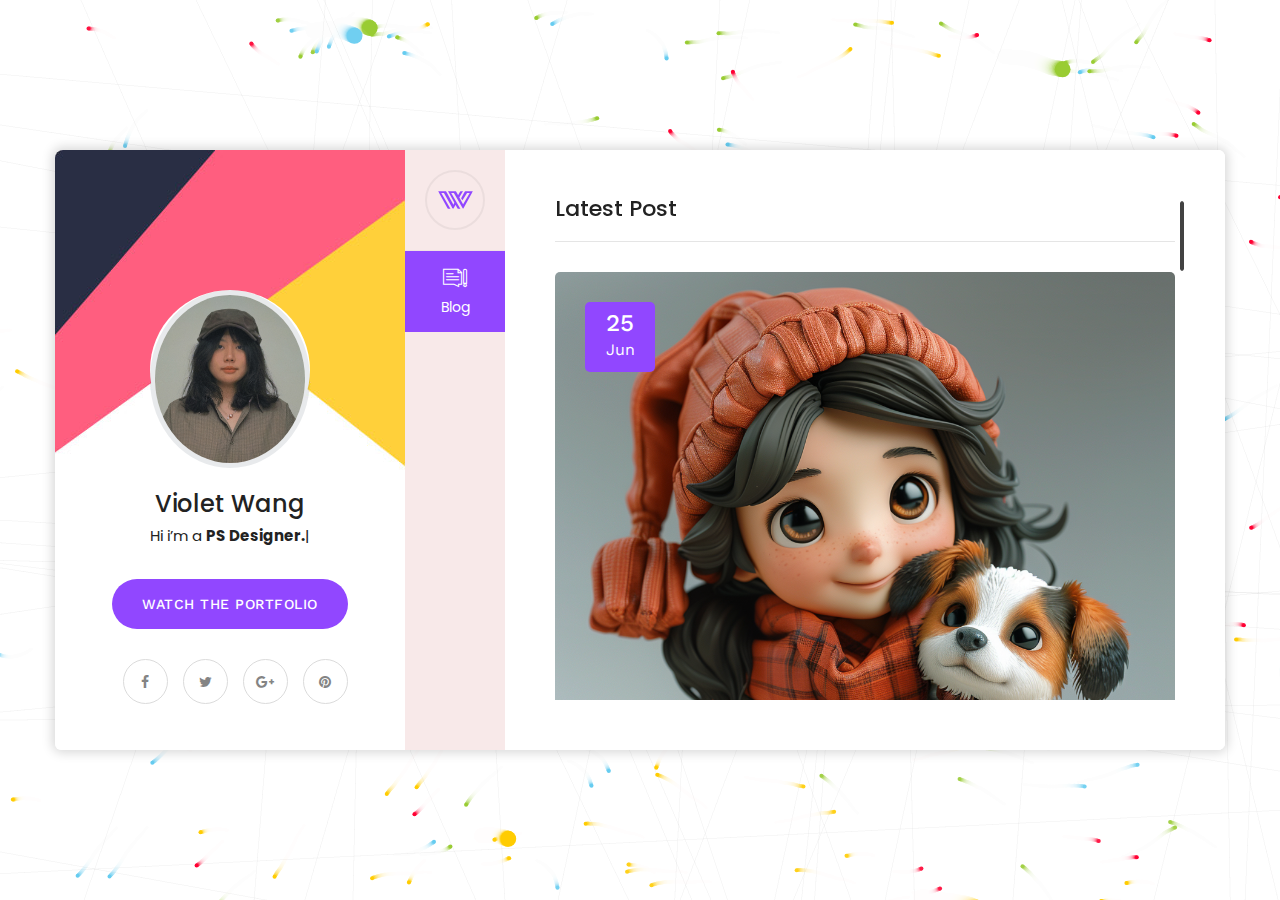
==== commit 0526b678: "Add files via upload" ====
--- a/blog-single.html
+++ b/blog-single.html
@@ -2,7 +2,7 @@
 <html lang="en">
 <head>
 <meta charset="utf-8">
-<title>Mahira | VCard | CV HTML Template</title>
+<title>Violet Wang| Vcard | Personal Website</title>
 <!-- Stylesheets -->
 <link href="css/bootstrap.css" rel="stylesheet">
 <link href="css/style.css" rel="stylesheet">
@@ -75,19 +75,19 @@
                     <div class="author-info" style="background-image:url(images/background/3.jpg)">
                         <div class="image"><img src="images/resource/user.png" alt=""></div>
                         <div class="author">
-                            <h3>Mahira Rashid</h3>
+                            <h3>Violet Wang</h3>
                             <div class="designation">
                                 Hi i’m
                                 <div class="typing-title">
-                                    <p>a <strong>web developer.</strong></p>
-                                    <p>a <strong>web Designer.</strong></p>
+                                    <p>a <strong>PS Designer.</strong></p>
+                                    <p>a <strong>ZB Designer.</strong></p>
                                     <p>a <strong>photographer.</strong></p>
                                 </div>
                                 <span class="typed-title"></span>
                             </div>
                         </div>
                         <div class="link-btn">
-                            <a href="#" class="theme-btn btn-style-one">Download CV</a>
+                            <a href="https://www.canva.cn/design/DAGBSeRUL_E/-gglYr7UfH4wtSYl5-mdbg/view?utm_content=DAGBSeRUL_E&utm_campaign=designshare&utm_medium=link&utm_source=editor/" class="theme-btn btn-style-one">Watch The Portfolio</a>
                         </div>
                         <ul class="social-icon-two">
                             <li><a href="#"><span class="fa fa-facebook"></span></a></li>
@@ -112,14 +112,18 @@
                                     <div class="inner-box">
                                         <div class="image">
                                             <img src="images/resource/blog-1.jpg" alt="">
-                                        </div>
-                                        <div class="date"><strong>02</strong> <br>Sep</div>
+                                            <img src="images/resource/blog-1-2.png" alt="">
+                                            <img src="images/resource/blog-1-3.png" alt="">
+                                            <img src="images/resource/blog-1-4.png" alt="">
+                                        </div>
+                                        <div class="date"><strong>25</strong> <br>Jun</div>
                                         <div class="lower-content">
-                                            <h4>Let’s Talk About Design</h4>
-                                            <div class="post-meta">by admin  /  <span>Design</span></div>
+                                            <h4>''AI generates an image and modifies it''</h4>
+                                            <div class="post-meta">by Violet Wang  /  <span>Design</span></div>
                                             <div class="text">
-                                                <p>Lorem ipsum dolor sit amet consectetur adipisicing elit sed do ei usmod tempor inididunt.enim minim ve niam quis nostrud exer citation ullamco laboris nisi ut aliquip ex commodo conse inquat duis aute irure dolor.cepteur sint occaecat cupidatat non proident sunt culpa qui officia deserunt.</p>
-                                                <p>Enim ipsam voluptatem quia voluptas sit aspernatur aut odit aut fugit sed quia consequuntur. magni dolores eos ratione voluptatem sequinesc. neque porro quisquam est qui dolorem ipsum quia dolor sit amet consectetur.</p>
+                                                <p>AI image generation with a description of the generation process (mj screenshots, transcripts).</p>
+                                                <p>Request : Two graphs are generated by AI, and the second one is the first one modified locally using vary region.</p>
+                                                <p>AI-generated keywords(prompt) : A cute little girl holding a young border collie dog, cartoon, figurines, super clear, 3d modeling --s 750 </p>
                                             </div>
                                         </div>
                                     </div>
@@ -128,12 +132,12 @@
                                 <ul class="share-box">
                                     <li><strong>Tags:</strong></li>
                                     <li><a href="#">Idea,</a></li>
-                                    <li><a href="#">Service,</a></li>
-                                    <li><a href="#">Growth</a></li>
+                                    <li><a href="#">AI,</a></li>
+                                    <li><a href="#">Request</a></li>
                                 </ul>
                                 <!-- Comments Area -->
                                 <div class="comments-area">
-                                    <div class="group-title"><h2>02 Comments</h2></div>
+                                    <div class="group-title"><h2>Comments</h2></div>
                                     
                                     <!--Comment Box-->
                                     <div class="comment-box">
